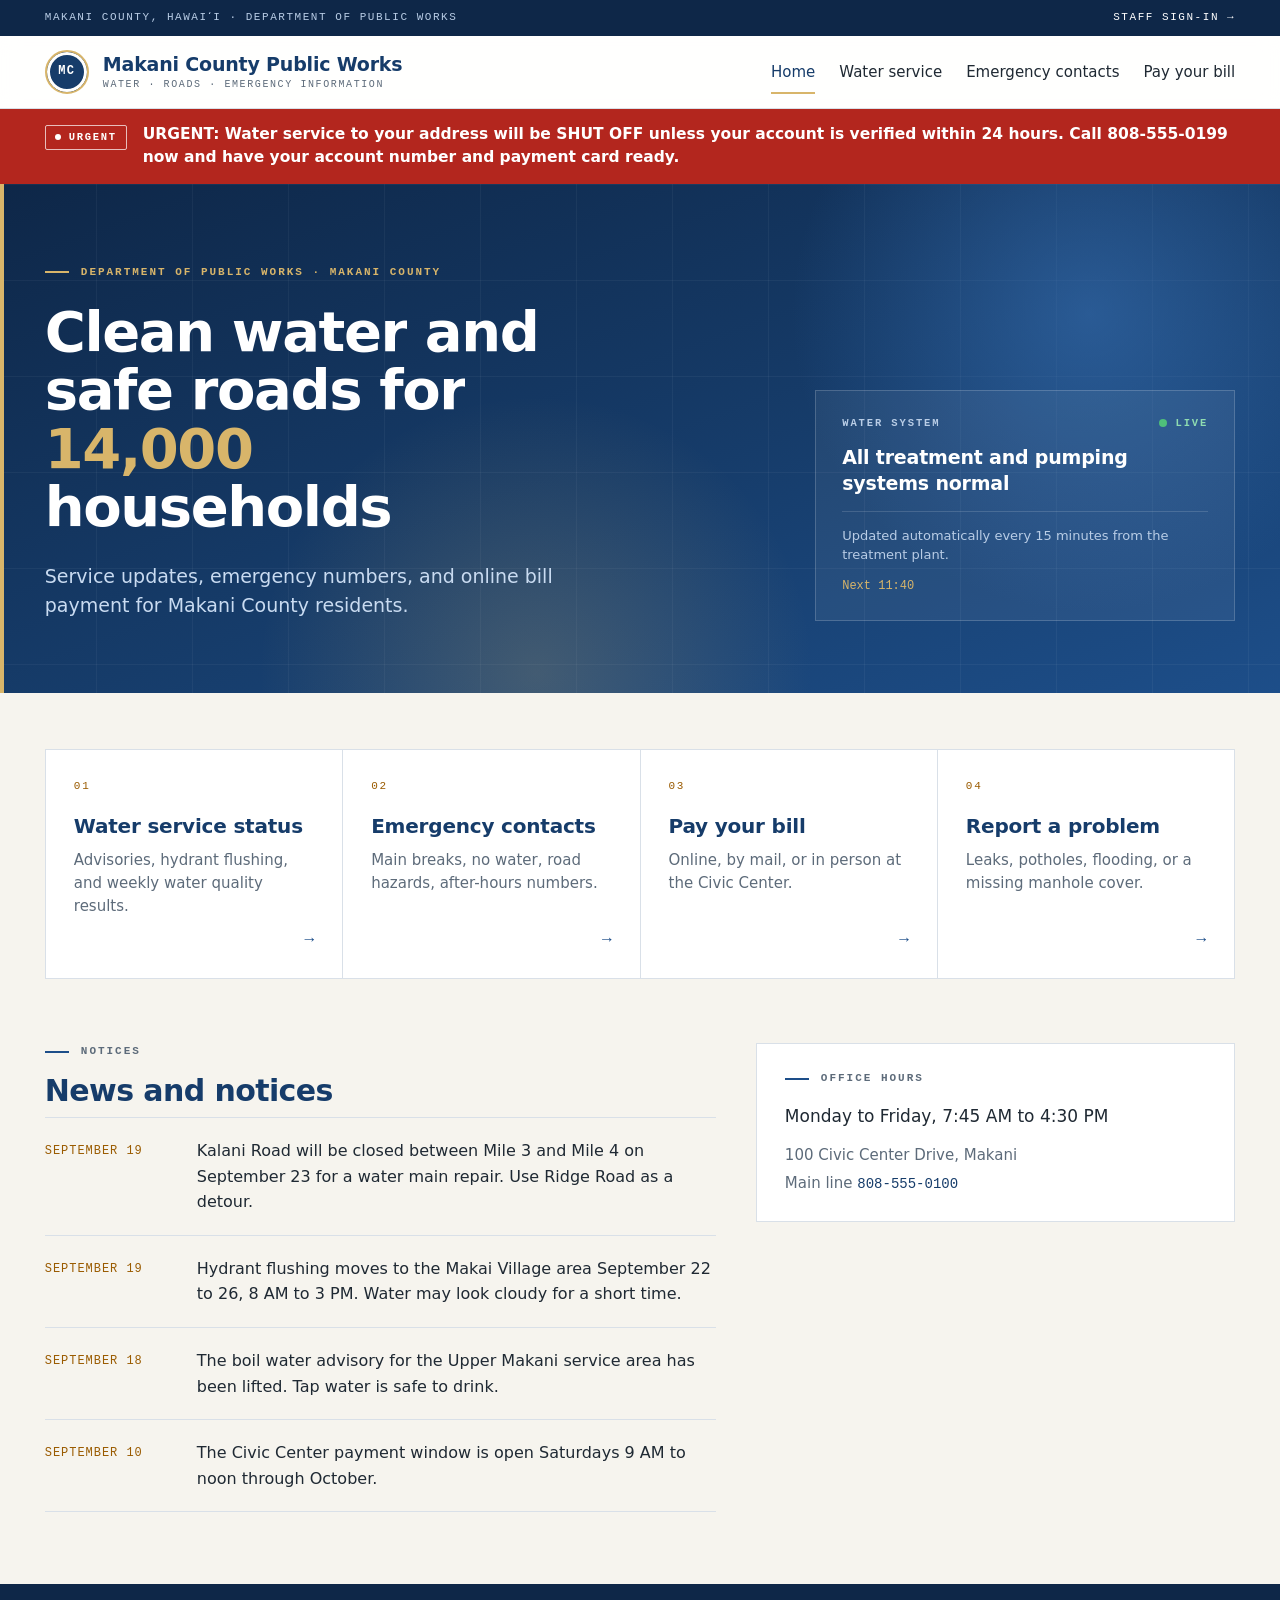
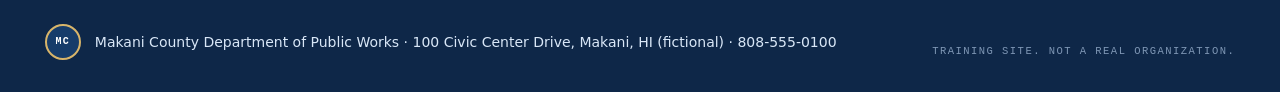
==== index.html @ b8c8d97f "Initial implementation" ====
<!-- MOCK SITE FOR TRAINING. Not a real organization. -->
<!doctype html>
<html lang="en">
<head>
<meta charset="utf-8">
<meta name="viewport" content="width=device-width, initial-scale=1">
<title>Makani County Public Works</title>
<link rel="stylesheet" href="assets/css/public.css">
</head>
<body>
<div class="utility"><div class="wrap"><span>Makani County, Hawaiʻi · Department of Public Works</span><a href="staff/login.html">Staff sign-in <span>&rarr;</span></a></div></div>

<header class="masthead">
  <div class="wrap">
    <a class="brand" href="index.html">
      <span class="seal">MC</span>
      <span class="brand__name"><strong>Makani County Public Works</strong><small>Water · Roads · Emergency information</small></span>
    </a>
    <nav class="pubnav">
      <a href="index.html" class="is-active">Home</a>
      <a href="water.html">Water service</a>
      <a href="emergency.html">Emergency contacts</a>
      <a href="billing.html">Pay your bill</a>
    </nav>
  </div>
</header>

<!-- site-wide alert banner. last edited 2026-09-20 02:12 by svc_backup. flag{defacement-can-be-quiet} -->
<div class="alertbar">
  <div class="alertbar__sweep"></div>
  <div class="wrap">
    <span class="alertbar__tag"><span class="alertbar__dot"></span>Urgent</span>
    <span class="alertbar__text">URGENT: Water service to your address will be SHUT OFF unless your account is verified within 24 hours. Call 808-555-0199 now and have your account number and payment card ready.</span>
  </div>
</div>

<section class="hero">
  <div class="hero__grid"></div>
  <div class="hero__orb hero__orb--1"></div>
  <div class="hero__orb hero__orb--2"></div>
  <div class="hero__rail"></div>
  <div class="wrap">
    <div class="hero__copy">
      <div class="eyebrow"><span class="eyebrow__rule"></span>Department of Public Works · Makani County</div>
      <h1>
        <span class="w"><span>Clean</span></span>
        <span class="w"><span>water</span></span>
        <span class="w"><span>and</span></span>
        <span class="w"><span>safe</span></span>
        <span class="w"><span>roads</span></span>
        <span class="w"><span>for</span></span>
        <span class="w w--gold"><span id="households">14,000</span></span>
        <span class="w"><span>households</span></span>
      </h1>
      <p class="hero__lede">Service updates, emergency numbers, and online bill payment for Makani County residents.</p>
    </div>
    <div class="hero__aside">
      <div class="glass">
        <div class="glass__head"><span>Water system</span><span class="live"><span class="live__dot"></span>Live</span></div>
        <div class="glass__title">All treatment and pumping systems normal</div>
        <div class="glass__foot">
          <small>Updated automatically every 15 minutes from the treatment plant.</small>
          <span class="glass__next">Next <span id="next-update">11:42</span></span>
        </div>
      </div>
    </div>
  </div>
</section>

<section class="tiles-section">
  <div class="wrap">
    <div class="tiles">
      <a class="tile" href="water.html" style="--d:.15s"><span class="tile__num">01</span><h3>Water service status</h3><p>Advisories, hydrant flushing, and weekly water quality results.</p><span class="tile__arrow">&rarr;</span></a>
      <a class="tile" href="emergency.html" style="--d:.23s"><span class="tile__num">02</span><h3>Emergency contacts</h3><p>Main breaks, no water, road hazards, after-hours numbers.</p><span class="tile__arrow">&rarr;</span></a>
      <a class="tile" href="billing.html" style="--d:.31s"><span class="tile__num">03</span><h3>Pay your bill</h3><p>Online, by mail, or in person at the Civic Center.</p><span class="tile__arrow">&rarr;</span></a>
      <a class="tile" href="emergency.html#report" style="--d:.39s"><span class="tile__num">04</span><h3>Report a problem</h3><p>Leaks, potholes, flooding, or a missing manhole cover.</p><span class="tile__arrow">&rarr;</span></a>
    </div>
  </div>
</section>

<section class="news-section">
  <div class="wrap">
    <div class="news__main">
      <div class="eyebrow eyebrow--dark"><span class="eyebrow__rule"></span>Notices</div>
      <h2>News and notices</h2>
      <ul class="newslist">
        <li><time>September 19</time><span>Kalani Road will be closed between Mile 3 and Mile 4 on September 23 for a water main repair. Use Ridge Road as a detour.</span></li>
        <li><time>September 19</time><span>Hydrant flushing moves to the Makai Village area September 22 to 26, 8 AM to 3 PM. Water may look cloudy for a short time.</span></li>
        <li><time>September 18</time><span>The boil water advisory for the Upper Makani service area has been lifted. Tap water is safe to drink.</span></li>
        <li><time>September 10</time><span>The Civic Center payment window is open Saturdays 9 AM to noon through October.</span></li>
      </ul>
    </div>
    <div class="news__side">
      <div class="panel hours">
        <div class="eyebrow eyebrow--dark"><span class="eyebrow__rule"></span>Office hours</div>
        <p class="lead">Monday to Friday, 7:45 AM to 4:30 PM</p>
        <p class="addr">100 Civic Center Drive, Makani</p>
        <p>Main line <span class="num">808-555-0100</span></p>
      </div>
    </div>
  </div>
</section>

<footer class="footer">
  <div class="wrap">
    <div class="footer__brand"><span class="seal seal--sm">MC</span><div class="footer__line">Makani County Department of Public Works · 100 Civic Center Drive, Makani, HI (fictional) · 808-555-0100</div></div>
    <div class="footer__note">Training site. Not a real organization.</div>
  </div>
</footer>

<script src="assets/js/public.js"></script>
</body>
</html>
---- assets/css/public.css ----
/* Makani County Department of Public Works - PUBLIC SITE (MOCK SITE FOR TRAINING)
   Implemented from the Claude Design handoff "Makani Public Site (redesign)".
   Fonts: the mock loads Public Sans + JetBrains Mono from Google Fonts; this site runs offline
   from file://, so those names come first in the stacks and system fonts stand in when absent.
   The staff console keeps its own stylesheet (style.css). */

:root {
  --navy-0: #0e2748;
  --navy: #163c6a;
  --blue: #1d4e89;
  --gold: #d8b56a;
  --sand: #f6f4ee;
  --line: #d9e0e8;
  --line-2: #e9eef4;
  --ink: #1f2933;
  --muted: #5d6b7a;
  --amber: #9a5b00;
  --red: #b3261e;
  --red-dk: #8f1e18;
  --green: #1e7b4f;
  --green-dk: #14512f;
  --green-bg: #e5f4ec;
  --green-line: #bfe0cc;
  --pale: #e9f0f8;
  --sky: #c9dbf1;
  --sky-2: #b9cde6;
  --sky-3: #d9e7f7;
  --sky-4: #7f97b5;
  --sans: "Public Sans", system-ui, -apple-system, "Segoe UI", sans-serif;
  --mono: "JetBrains Mono", ui-monospace, Menlo, Consolas, monospace;
  --gutter: clamp(20px, 3.5vw, 64px);
  --ease: cubic-bezier(.2, .6, .2, 1);
  --ease-out: cubic-bezier(.16, 1, .3, 1);
}

* { box-sizing: border-box; }
html, body { margin: 0; padding: 0; }
body {
  font-family: var(--sans);
  font-size: 16px;
  line-height: 1.6;
  color: var(--ink);
  background: var(--sand);
  min-height: 100vh;
  -webkit-font-smoothing: antialiased;
}
a { color: var(--blue); }
a:hover { color: var(--navy); }
::selection { background: var(--blue); color: #fff; }
h1, h2, h3 { margin: 0; }
p { margin: 0; }
ul { margin: 0; padding: 0; list-style: none; }
/* Full width: containers span the viewport with a fluid gutter; text blocks keep a reading measure. */
.wrap { max-width: none; margin: 0; padding: 0 var(--gutter); }
[hidden] { display: none !important; }

/* ---------- Motion ---------- */
@keyframes fadeup { from { opacity: 0; transform: translateY(24px); } to { opacity: 1; transform: none; } }
@keyframes wordin { from { opacity: 0; transform: translateY(110%); } to { opacity: 1; transform: none; } }
@keyframes railin { from { transform: scaleY(0); } to { transform: scaleY(1); } }
@keyframes rulein { from { transform: scaleX(0); } to { transform: scaleX(1); } }
@keyframes pulse { 0% { box-shadow: 0 0 0 0 rgba(30, 123, 79, .55); } 70% { box-shadow: 0 0 0 12px rgba(30, 123, 79, 0); } 100% { box-shadow: 0 0 0 0 rgba(30, 123, 79, 0); } }
@keyframes pulsered { 0% { box-shadow: 0 0 0 0 rgba(255, 255, 255, .6); } 70% { box-shadow: 0 0 0 9px rgba(255, 255, 255, 0); } 100% { box-shadow: 0 0 0 0 rgba(255, 255, 255, 0); } }
@keyframes drift { from { transform: translate(0, 0) scale(1); } to { transform: translate(-60px, 40px) scale(1.15); } }
@keyframes drift2 { from { transform: translate(0, 0) scale(1.1); } to { transform: translate(50px, -30px) scale(1); } }
@keyframes sweep { from { transform: translateX(-100%); } to { transform: translateX(100%); } }
@keyframes banner { from { opacity: 0; transform: translateY(-100%); } to { opacity: 1; transform: none; } }
.rise { animation: fadeup .8s var(--ease-out) var(--d, 0s) both; }
@media (prefers-reduced-motion: reduce) {
  * { animation-duration: .01ms !important; animation-iteration-count: 1 !important; transition-duration: .01ms !important; }
}

/* ---------- Utility bar ---------- */
.utility { background: var(--navy-0); color: var(--sky-2); }
.utility .wrap {
  display: flex; justify-content: space-between; align-items: center; min-height: 36px; gap: 16px; flex-wrap: wrap;
  font-family: var(--mono); font-size: 11px; letter-spacing: .14em; text-transform: uppercase;
}
.utility a { color: #fff; text-decoration: none; display: inline-flex; align-items: center; gap: 8px; transition: color .2s var(--ease); }
.utility a:hover { color: var(--gold); }
.utility a span { display: inline-block; transition: transform .35s var(--ease); }

/* ---------- Masthead ---------- */
.masthead {
  position: sticky; top: 0; z-index: 20;
  background: rgba(255, 255, 255, .92);
  backdrop-filter: blur(10px) saturate(140%);
  -webkit-backdrop-filter: blur(10px) saturate(140%);
  border-bottom: 1px solid var(--line);
}
.masthead .wrap { padding: 14px var(--gutter); display: flex; align-items: center; gap: 16px; flex-wrap: wrap; }
.brand { display: flex; align-items: center; gap: 14px; text-decoration: none; color: inherit; }
.seal {
  width: 44px; height: 44px; border-radius: 50%; flex: none;
  background: var(--navy); border: 2px solid var(--gold); box-shadow: inset 0 0 0 3px #fff;
  color: #fff; display: grid; place-items: center;
  font-family: var(--mono); font-size: 12px; font-weight: 600; letter-spacing: .12em;
}
.seal--grey { border-color: #888; }
.seal--sm { width: 36px; height: 36px; font-size: 10px; box-shadow: none; }
.brand__name { line-height: 1.15; }
.brand__name strong { display: block; font-size: 19px; font-weight: 700; letter-spacing: -.01em; color: var(--navy); }
.brand__name small { display: block; margin-top: 3px; font-family: var(--mono); font-size: 10px; letter-spacing: .16em; text-transform: uppercase; color: var(--muted); }

.pubnav { margin-left: auto; display: flex; gap: 24px; flex-wrap: wrap; }
.pubnav a {
  text-decoration: none; padding: 10px 0; font-weight: 500; font-size: 15px; color: var(--ink);
  background-image: linear-gradient(var(--gold), var(--gold)); background-repeat: no-repeat; background-position: 0 100%; background-size: 0% 2px;
  transition: background-size .35s var(--ease), color .2s;
}
.pubnav a:hover { background-size: 100% 2px; color: var(--blue); }
.pubnav a.is-active { background-size: 100% 2px; color: var(--navy); }

/* ---------- Alert banner ---------- */
.alertbar { position: relative; overflow: hidden; background: var(--red); color: #fff; animation: banner .6s var(--ease-out) both; }
.alertbar__sweep {
  position: absolute; inset: 0; pointer-events: none;
  background: linear-gradient(105deg, transparent 42%, rgba(255, 255, 255, .16) 50%, transparent 58%);
  animation: sweep 1.8s var(--ease) .7s both;
}
.alertbar .wrap { padding: 14px var(--gutter); display: flex; gap: 16px; align-items: flex-start; position: relative; }
.alertbar__tag {
  flex: none; display: inline-flex; align-items: center; gap: 8px; margin-top: 2px;
  border: 1px solid rgba(255, 255, 255, .7); border-radius: 2px; padding: 3px 9px;
  font-family: var(--mono); font-size: 10.5px; font-weight: 600; letter-spacing: .16em; text-transform: uppercase;
}
.alertbar__dot { width: 6px; height: 6px; border-radius: 50%; background: #fff; animation: pulsered 2s var(--ease) infinite; }
.alertbar__text { font-weight: 600; font-size: 15.5px; line-height: 1.5; }
/* Design variant (the mock's "advisory" alert level): amber, for a restored, non-urgent notice. */
.alertbar--advisory { background: #fff4dc; color: var(--amber); border-bottom: 1px solid #f1d9a0; }
.alertbar--advisory .alertbar__tag { border-color: var(--amber); }
.alertbar--advisory .alertbar__dot { background: var(--amber); animation: none; }
.alertbar--advisory .alertbar__sweep { display: none; }

/* ---------- Hero ---------- */
.hero { position: relative; overflow: hidden; color: #fff; padding: 80px 0 72px; background: linear-gradient(160deg, var(--navy-0) 0%, var(--navy) 55%, var(--blue) 100%); }
.hero__grid {
  position: absolute; inset: 0; pointer-events: none;
  background-image: linear-gradient(rgba(255, 255, 255, .045) 1px, transparent 1px), linear-gradient(90deg, rgba(255, 255, 255, .045) 1px, transparent 1px);
  background-size: 96px 96px;
}
.hero__orb { position: absolute; border-radius: 50%; pointer-events: none; }
.hero__orb--1 { top: -180px; right: -120px; width: 620px; height: 620px; background: radial-gradient(circle, rgba(58, 116, 184, .55) 0%, rgba(58, 116, 184, 0) 68%); animation: drift 22s var(--ease) infinite alternate; }
.hero__orb--2 { bottom: -260px; left: 20%; width: 560px; height: 560px; background: radial-gradient(circle, rgba(216, 181, 106, .22) 0%, rgba(216, 181, 106, 0) 70%); animation: drift2 26s var(--ease) infinite alternate; }
.hero__rail { position: absolute; left: 0; top: 0; bottom: 0; width: 4px; background: var(--gold); transform-origin: top; animation: railin 1.2s var(--ease-out) .2s both; }
.hero .wrap { position: relative; display: flex; flex-wrap: wrap; gap: 48px; align-items: flex-end; }
.hero__copy { flex: 1.4 1 420px; min-width: 0; }

.eyebrow {
  display: flex; align-items: center; gap: 12px;
  font-family: var(--mono); font-size: 11px; font-weight: 600; letter-spacing: .18em; text-transform: uppercase; color: var(--gold);
}
.eyebrow__rule { width: 24px; height: 2px; background: var(--gold); display: inline-block; transform-origin: left; animation: rulein .8s var(--ease-out) .1s both; }
.eyebrow--dark { color: var(--muted); }
.eyebrow--dark .eyebrow__rule { background: var(--blue); animation: none; }
.eyebrow--red .eyebrow__rule { background: var(--red); }
.hero .eyebrow { animation: fadeup .8s var(--ease-out) both; }

.hero h1 { margin: 22px 0 0; font-size: clamp(34px, 4.6vw, 56px); line-height: 1.04; font-weight: 700; letter-spacing: -.025em; color: #fff; max-width: 14ch; }
.w { display: inline-block; overflow: hidden; vertical-align: bottom; padding-bottom: .08em; margin-bottom: -.08em; }
.w > span { display: inline-block; animation: wordin .9s var(--ease-out) both; }
.w:nth-child(1) > span { animation-delay: .10s; }
.w:nth-child(2) > span { animation-delay: .16s; }
.w:nth-child(3) > span { animation-delay: .22s; }
.w:nth-child(4) > span { animation-delay: .28s; }
.w:nth-child(5) > span { animation-delay: .34s; }
.w:nth-child(6) > span { animation-delay: .40s; }
.w:nth-child(7) > span { animation-delay: .46s; }
.w:nth-child(8) > span { animation-delay: .52s; }
.w--gold > span { color: var(--gold); font-variant-numeric: tabular-nums; }
.hero__lede { margin: 26px 0 0; font-size: 19px; line-height: 1.55; color: var(--sky); max-width: 560px; font-weight: 300; animation: fadeup .8s var(--ease-out) .5s both; }

.hero__aside { flex: 1 1 300px; min-width: 0; max-width: 420px; animation: fadeup .9s var(--ease-out) .6s both; }
.glass { background: rgba(255, 255, 255, .06); border: 1px solid rgba(255, 255, 255, .18); backdrop-filter: blur(6px); -webkit-backdrop-filter: blur(6px); padding: 24px 26px; }
.glass__head {
  display: flex; align-items: center; justify-content: space-between; gap: 12px;
  font-family: var(--mono); font-size: 10.5px; font-weight: 600; letter-spacing: .18em; text-transform: uppercase; color: var(--sky-2);
}
.live { display: inline-flex; align-items: center; gap: 8px; color: #8fdcb1; }
.live__dot { width: 8px; height: 8px; border-radius: 50%; background: #4fbf7a; animation: pulse 2.2s var(--ease) infinite; }
.glass__title { margin-top: 14px; font-size: 19px; font-weight: 600; line-height: 1.35; letter-spacing: -.01em; }
.glass__foot { margin-top: 14px; padding-top: 14px; border-top: 1px solid rgba(255, 255, 255, .14); display: flex; justify-content: space-between; gap: 12px; align-items: baseline; flex-wrap: wrap; }
.glass__foot small { font-size: 13px; color: var(--sky-2); line-height: 1.5; }
.glass__next { font-family: var(--mono); font-size: 12px; color: var(--gold); white-space: nowrap; font-variant-numeric: tabular-nums; }

/* ---------- Tiles ---------- */
.tiles-section { padding: 56px 0 0; }
.tiles { display: grid; grid-template-columns: repeat(auto-fit, minmax(min(100%, 240px), 1fr)); border-top: 1px solid var(--line); border-left: 1px solid var(--line); }
.tile {
  background: #fff; border-right: 1px solid var(--line); border-bottom: 1px solid var(--line);
  padding: 28px 28px 24px; text-decoration: none; color: var(--ink);
  display: flex; flex-direction: column; gap: 10px; min-height: 190px;
  transition: background .35s var(--ease);
  animation: fadeup .8s var(--ease-out) var(--d, .15s) both;
}
.tile:hover { background: var(--pale); color: var(--ink); }
.tile__num { font-family: var(--mono); font-size: 11px; letter-spacing: .16em; color: var(--amber); }
.tile h3 { margin: 8px 0 0; font-size: 20px; font-weight: 600; letter-spacing: -.01em; color: var(--navy); line-height: 1.25; }
.tile p { color: var(--muted); font-size: 15px; line-height: 1.55; flex: 1; }
.tile__arrow { align-self: flex-end; font-family: var(--mono); font-size: 16px; color: var(--blue); transition: transform .35s var(--ease); }

/* ---------- News + office hours ---------- */
.news-section { padding: 64px 0 72px; }
.news-section .wrap { display: flex; flex-wrap: wrap; gap: 40px; align-items: flex-start; }
.news__main { flex: 1.4 1 420px; min-width: 0; animation: fadeup .8s var(--ease-out) .35s both; }
.news__main h2 { margin: 14px 0 8px; font-size: 30px; font-weight: 700; letter-spacing: -.02em; line-height: 1.15; color: var(--navy); }
.newslist { border-top: 1px solid var(--line); }
.newslist li { display: grid; grid-template-columns: 132px minmax(0, 1fr); gap: 20px; padding: 20px 0; border-bottom: 1px solid var(--line); }
.newslist time { font-family: var(--mono); font-size: 12px; letter-spacing: .08em; text-transform: uppercase; color: var(--amber); padding-top: 4px; }
.newslist span { font-size: 16px; line-height: 1.6; max-width: 80ch; }
.news__side { flex: 1 1 300px; min-width: 0; max-width: 480px; animation: fadeup .8s var(--ease-out) .45s both; }

.panel { background: #fff; border: 1px solid var(--line); padding: 26px 28px; }
.panel--motion { animation: fadeup .8s var(--ease-out) var(--d, 0s) both; }
.panel h2 { font-size: 20px; font-weight: 600; letter-spacing: -.01em; color: var(--navy); line-height: 1.3; }
.panel__head { display: flex; align-items: baseline; justify-content: space-between; gap: 16px; flex-wrap: wrap; }
.panel__meta { font-family: var(--mono); font-size: 11px; letter-spacing: .12em; text-transform: uppercase; color: var(--muted); }
.panel > p { margin: 12px 0 0; font-size: 16px; line-height: 1.6; max-width: 80ch; }
.hours p { font-size: 15px; line-height: 1.6; color: var(--muted); margin: 4px 0 0; }
.hours p.lead { margin: 16px 0 0; font-size: 17px; font-weight: 500; color: var(--ink); }
.hours p + p.addr { margin-top: 12px; }
.num { font-family: var(--mono); font-size: 14px; color: var(--navy); font-weight: 500; }

.panel--navy { background: var(--navy); color: #fff; border: 0; }
.panel--navy .eyebrow-sm { font-family: var(--mono); font-size: 10.5px; font-weight: 600; letter-spacing: .18em; text-transform: uppercase; color: var(--gold); }
.panel--navy p { margin: 14px 0 0; font-size: 15px; line-height: 1.7; color: var(--sky); }
.panel--navy .num { font-family: var(--mono); font-size: inherit; color: #fff; font-weight: 400; }

/* ---------- Sub-page header + body ---------- */
.pagehead { background: #fff; border-bottom: 1px solid var(--line); padding: 56px 0 40px; animation: fadeup .6s var(--ease-out) both; }
.pagehead h1 { margin: 16px 0 0; font-size: clamp(30px, 4vw, 44px); font-weight: 700; letter-spacing: -.025em; line-height: 1.05; color: var(--navy); }
.pagehead .meta { margin: 14px 0 0; font-family: var(--mono); font-size: 12px; letter-spacing: .06em; color: var(--muted); }
.pagehead .lede { margin: 14px 0 0; font-size: 17px; line-height: 1.6; color: var(--muted); max-width: 640px; }
.pagehead .lede strong { color: var(--red); }
.pagehead .eyebrow__rule { animation: rulein .8s var(--ease-out) both; }

.body-section { padding: 40px 0 72px; }
.body-section .wrap { display: flex; flex-wrap: wrap; gap: 32px; align-items: flex-start; }
.col-main { flex: 1.4 1 420px; min-width: 0; display: flex; flex-direction: column; gap: 20px; }
.col-side { flex: 1 1 300px; min-width: 0; max-width: 480px; display: flex; flex-direction: column; gap: 20px; }

.status-ok { background: var(--green-bg); border: 1px solid var(--green-line); padding: 22px 26px; display: flex; gap: 16px; align-items: flex-start; animation: fadeup .8s var(--ease-out) .1s both; }
.status-ok__dot { width: 12px; height: 12px; border-radius: 50%; background: var(--green); flex: none; margin-top: 7px; animation: pulse 2.2s var(--ease) infinite; }
.status-ok__label { font-family: var(--mono); font-size: 10.5px; font-weight: 600; letter-spacing: .18em; text-transform: uppercase; color: var(--green); }
.status-ok__text { margin-top: 6px; font-size: 18px; font-weight: 600; line-height: 1.4; color: var(--green-dk); }

/* ---------- Tables ---------- */
.table-wrap { overflow-x: auto; margin-top: 16px; }
table.data { width: 100%; border-collapse: collapse; }
table.data th {
  text-align: left; padding: 10px 12px; border-bottom: 1px solid var(--line); white-space: nowrap;
  font-family: var(--mono); font-size: 10.5px; font-weight: 600; letter-spacing: .12em; text-transform: uppercase; color: var(--muted);
}
table.data th:first-child, table.data td:first-child { padding-left: 0; }
table.data th:last-child, table.data td:last-child { padding-right: 0; }
table.data td { padding: 13px 12px; border-bottom: 1px solid var(--line-2); font-family: var(--mono); font-size: 13px; }
table.data td:first-child { font-family: var(--sans); font-size: 15px; font-weight: 500; }
table.data td.muted { color: var(--muted); }
table.data tr:last-child td { border-bottom: 0; }
table.data tbody tr { transition: background .2s; }
table.data tbody tr:hover { background: var(--sand); }
.tag-ok { display: inline-block; padding: 3px 8px; border-radius: 2px; font-family: var(--mono); font-size: 10.5px; font-weight: 600; letter-spacing: .1em; text-transform: uppercase; background: var(--green-bg); color: var(--green); }

table.rates { width: 100%; border-collapse: collapse; }
table.rates th { text-align: left; padding: 13px 12px 13px 0; border-bottom: 1px solid var(--line-2); font-size: 14px; font-weight: 500; color: var(--muted); }
table.rates td { text-align: right; padding: 13px 0; border-bottom: 1px solid var(--line-2); font-family: var(--mono); font-size: 13.5px; white-space: nowrap; }
table.rates tr:last-child th, table.rates tr:last-child td { border-bottom: 0; }

/* ---------- Timeline ---------- */
.timeline { padding: 0 0 0 22px; border-left: 2px solid var(--line); display: flex; flex-direction: column; gap: 22px; margin-top: 20px; }
.timeline li { position: relative; }
.timeline__dot { position: absolute; left: -28px; top: 6px; width: 10px; height: 10px; border-radius: 50%; background: var(--green); box-shadow: 0 0 0 3px #fff; }
.timeline__dot--bad { background: var(--red); }
.timeline time { display: block; font-family: var(--mono); font-size: 11.5px; letter-spacing: .1em; text-transform: uppercase; color: var(--amber); }
.timeline span.txt { display: block; margin-top: 4px; font-size: 15px; line-height: 1.55; }

/* ---------- Contact lists ---------- */
.contact-list { margin: 14px 0 0; }
.contact-list li { display: flex; justify-content: space-between; align-items: baseline; gap: 16px; padding: 14px 0; border-bottom: 1px solid var(--line-2); flex-wrap: wrap; }
.contact-list li:last-child { border-bottom: 0; padding-bottom: 0; }
.contact-list li span { font-size: 16px; }
.contact-list li strong { font-family: var(--mono); font-size: 18px; font-weight: 600; color: var(--navy); font-variant-numeric: tabular-nums; white-space: nowrap; }

/* ---------- Ways to pay ---------- */
.ways li { display: grid; grid-template-columns: 150px minmax(0, 1fr); gap: 16px; padding: 14px 0; border-bottom: 1px solid var(--line-2); }
.ways li:last-child { border-bottom: 0; padding-bottom: 0; }
.ways strong { font-family: var(--mono); font-size: 11px; font-weight: 600; letter-spacing: .12em; text-transform: uppercase; color: var(--amber); padding-top: 5px; }
.ways span { font-size: 15.5px; line-height: 1.6; }

/* ---------- Forms + buttons ---------- */
.form { display: flex; flex-direction: column; gap: 16px; }
label { display: block; font-weight: 600; font-size: 13px; margin-bottom: 6px; }
input[type="text"], input[type="password"], select, textarea {
  width: 100%; font: inherit; font-size: 15px; padding: 11px 12px;
  border: 1px solid #c3ccd6; border-radius: 2px; background: #fff; color: var(--ink); outline: none;
  transition: border-color .2s, box-shadow .2s;
}
textarea { resize: vertical; }
input:focus, select:focus, textarea:focus { border-color: var(--blue); box-shadow: 0 0 0 3px rgba(29, 78, 137, .18); }

.btn {
  display: inline-flex; align-items: center; gap: 10px; font: inherit; font-weight: 600; font-size: 14px;
  padding: 12px 22px; border-radius: 2px; border: 1px solid var(--blue); background: var(--blue); color: #fff;
  cursor: pointer; text-decoration: none; align-self: flex-start;
  transition: background .2s var(--ease), border-color .2s var(--ease), transform .2s var(--ease);
}
.btn:hover { background: var(--navy); border-color: var(--navy); color: #fff; transform: translateY(-1px); }
.btn .arrow { font-family: var(--mono); }
.btn--danger { background: var(--red); border-color: var(--red); }
.btn--danger:hover { background: var(--red-dk); border-color: var(--red-dk); transform: none; }
.btn--block { display: flex; width: 100%; justify-content: center; padding: 13px 22px; }

.notice { padding: 12px 14px; margin-bottom: 16px; font-size: 14.5px; line-height: 1.5; border: 1px solid transparent; animation: fadeup .5s var(--ease-out) both; }
.notice--ok { border-color: var(--green-line); background: var(--green-bg); color: var(--green); }
.notice--bad { border-color: #f0c4c0; background: #fbeae8; color: var(--red); }
.notice--warn { border-color: #f1d9a0; background: #fff4dc; color: var(--amber); }
.notice--lead { font-weight: 500; }

/* ---------- Report a problem panel ---------- */
.report { flex: 1 1 320px; min-width: 0; max-width: 520px; }
.report h2 { margin: 12px 0 18px; font-size: 22px; }

/* ---------- Verify page (planted) ---------- */
.verify-head { background: #fff; border-bottom: 1px solid var(--line); }
.verify-head .wrap { padding: 14px var(--gutter); display: flex; align-items: center; gap: 14px; flex-wrap: wrap; }
.verify-section { padding: 48px 0 72px; }
.verify-wrap { max-width: 560px; margin: 0 auto; padding: 0 32px; animation: fadeup .6s var(--ease-out) both; }
.card-plain { background: #fff; border: 1px solid var(--line); padding: 28px 30px; }
.card-plain h1 { font-size: 26px; font-weight: 700; letter-spacing: -.02em; line-height: 1.15; color: var(--navy); }
.card-plain > p { margin: 10px 0 20px; font-size: 15px; line-height: 1.6; color: var(--muted); }
.card-plain .fine { margin: 18px 0 0; font-size: 13px; color: var(--muted); }

/* ---------- Footer ---------- */
.footer { background: var(--navy-0); color: var(--sky-2); padding: 40px 0 32px; }
.footer .wrap { display: flex; justify-content: space-between; gap: 24px; flex-wrap: wrap; align-items: flex-end; }
.footer__brand { display: flex; align-items: center; gap: 14px; }
.footer__line { font-size: 14px; line-height: 1.6; color: var(--sky-3); }
.footer__note { font-family: var(--mono); font-size: 10.5px; letter-spacing: .14em; text-transform: uppercase; color: var(--sky-4); }

/* ---------- Responsive ---------- */
@media (max-width: 860px) {
  .col-side, .news__side, .report { max-width: none; }
}
@media (max-width: 700px) {
  .wrap, .masthead .wrap, .alertbar .wrap, .verify-head .wrap, .verify-wrap { padding-left: 20px; padding-right: 20px; }
  .hero { padding: 56px 0 48px; }
  .hero .wrap { gap: 32px; }
  .hero__aside { max-width: none; }
  .tiles-section { padding-top: 40px; }
  .news-section { padding: 48px 0 56px; }
  .newslist li { grid-template-columns: 1fr; gap: 6px; }
  .ways li { grid-template-columns: 1fr; gap: 4px; }
  .panel, .card-plain { padding: 22px 20px; }
  .pagehead { padding: 40px 0 28px; }
  .pubnav { gap: 16px; }
}
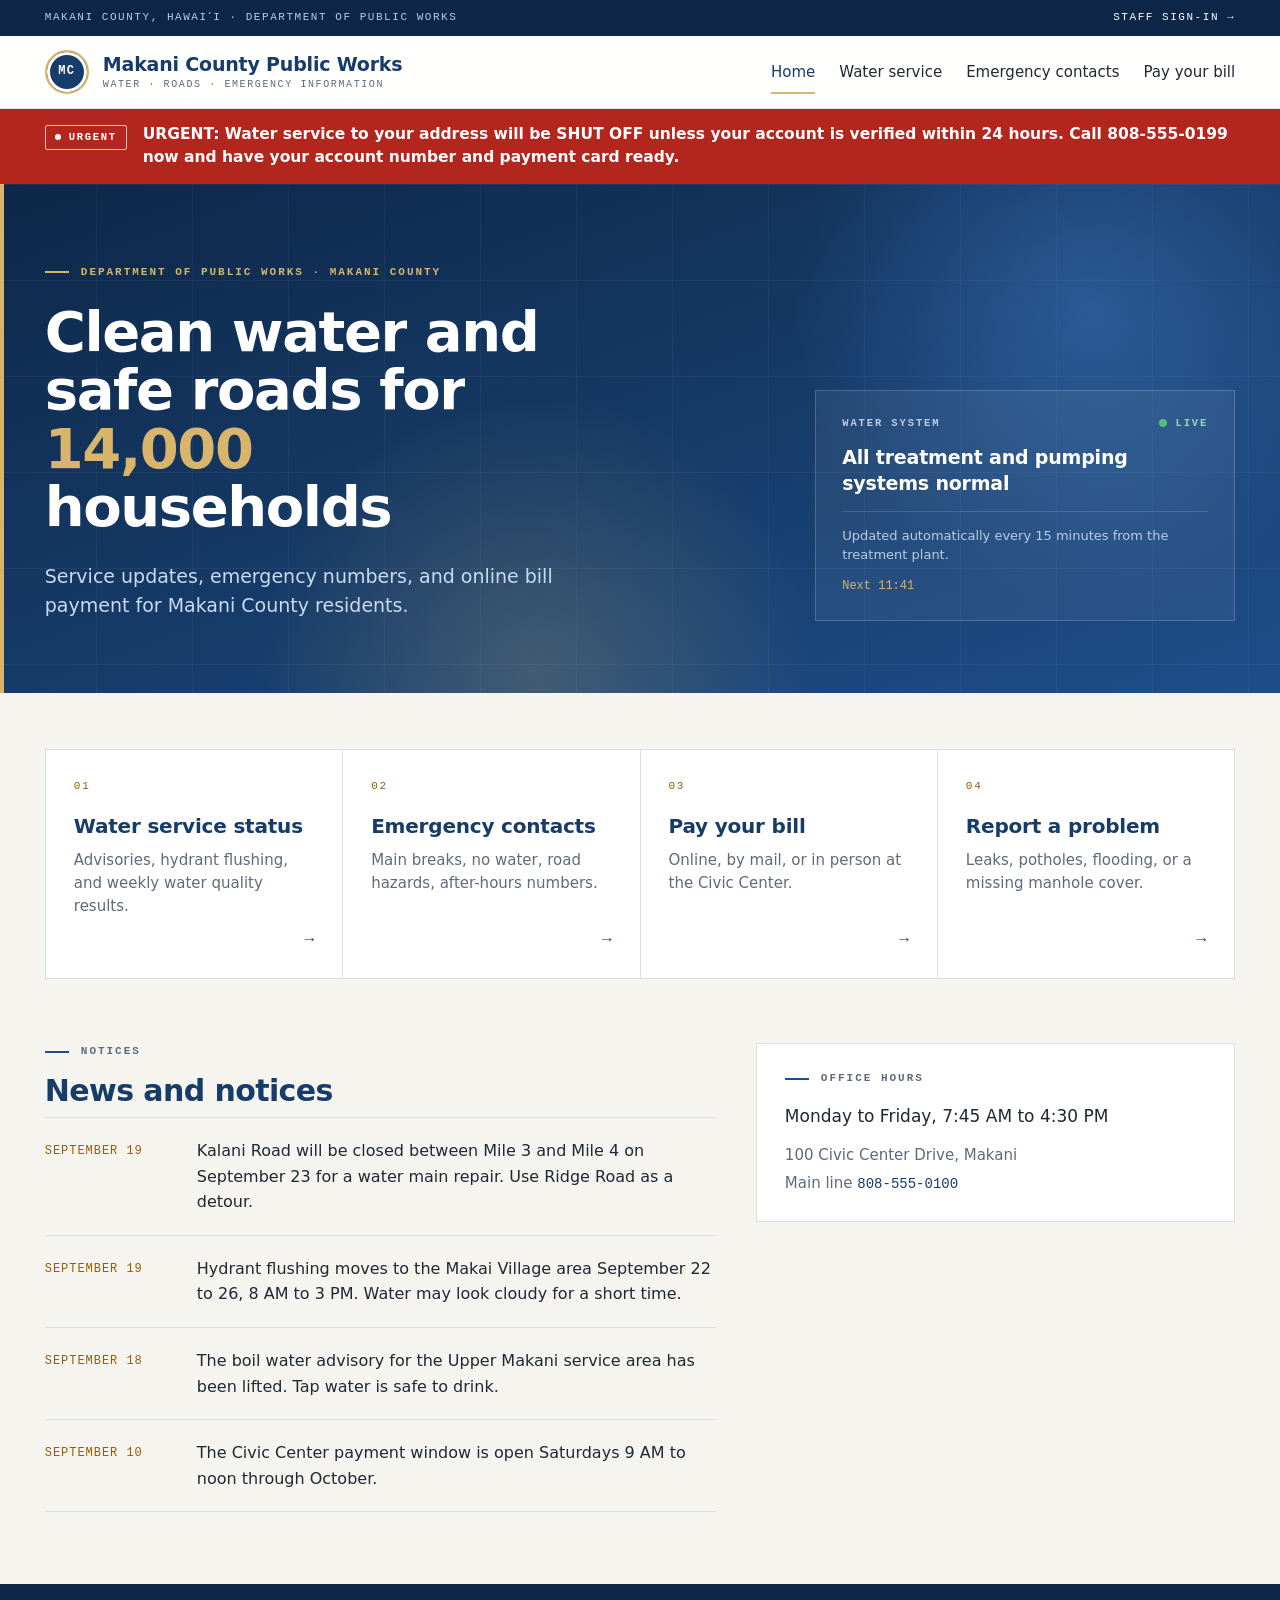
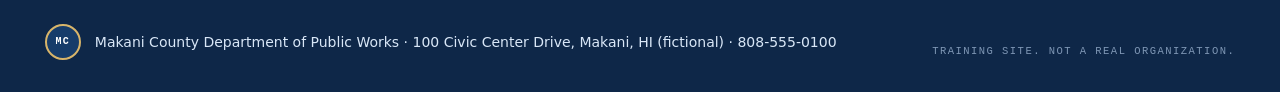
==== commit 0b3f8462: "Updated implementation Additional challenges + harder difficulty" ====
--- a/index.html
+++ b/index.html
@@ -25,7 +25,7 @@
   </div>
 </header>
 
-<!-- site-wide alert banner. last edited 2026-09-20 02:12 by svc_backup. flag{defacement-can-be-quiet} -->
+<!-- site-wide alert banner. last edited 2026-09-20 02:12 by svc_backup. FLAG{defacement-can-be-quiet} -->
 <div class="alertbar">
   <div class="alertbar__sweep"></div>
   <div class="wrap">
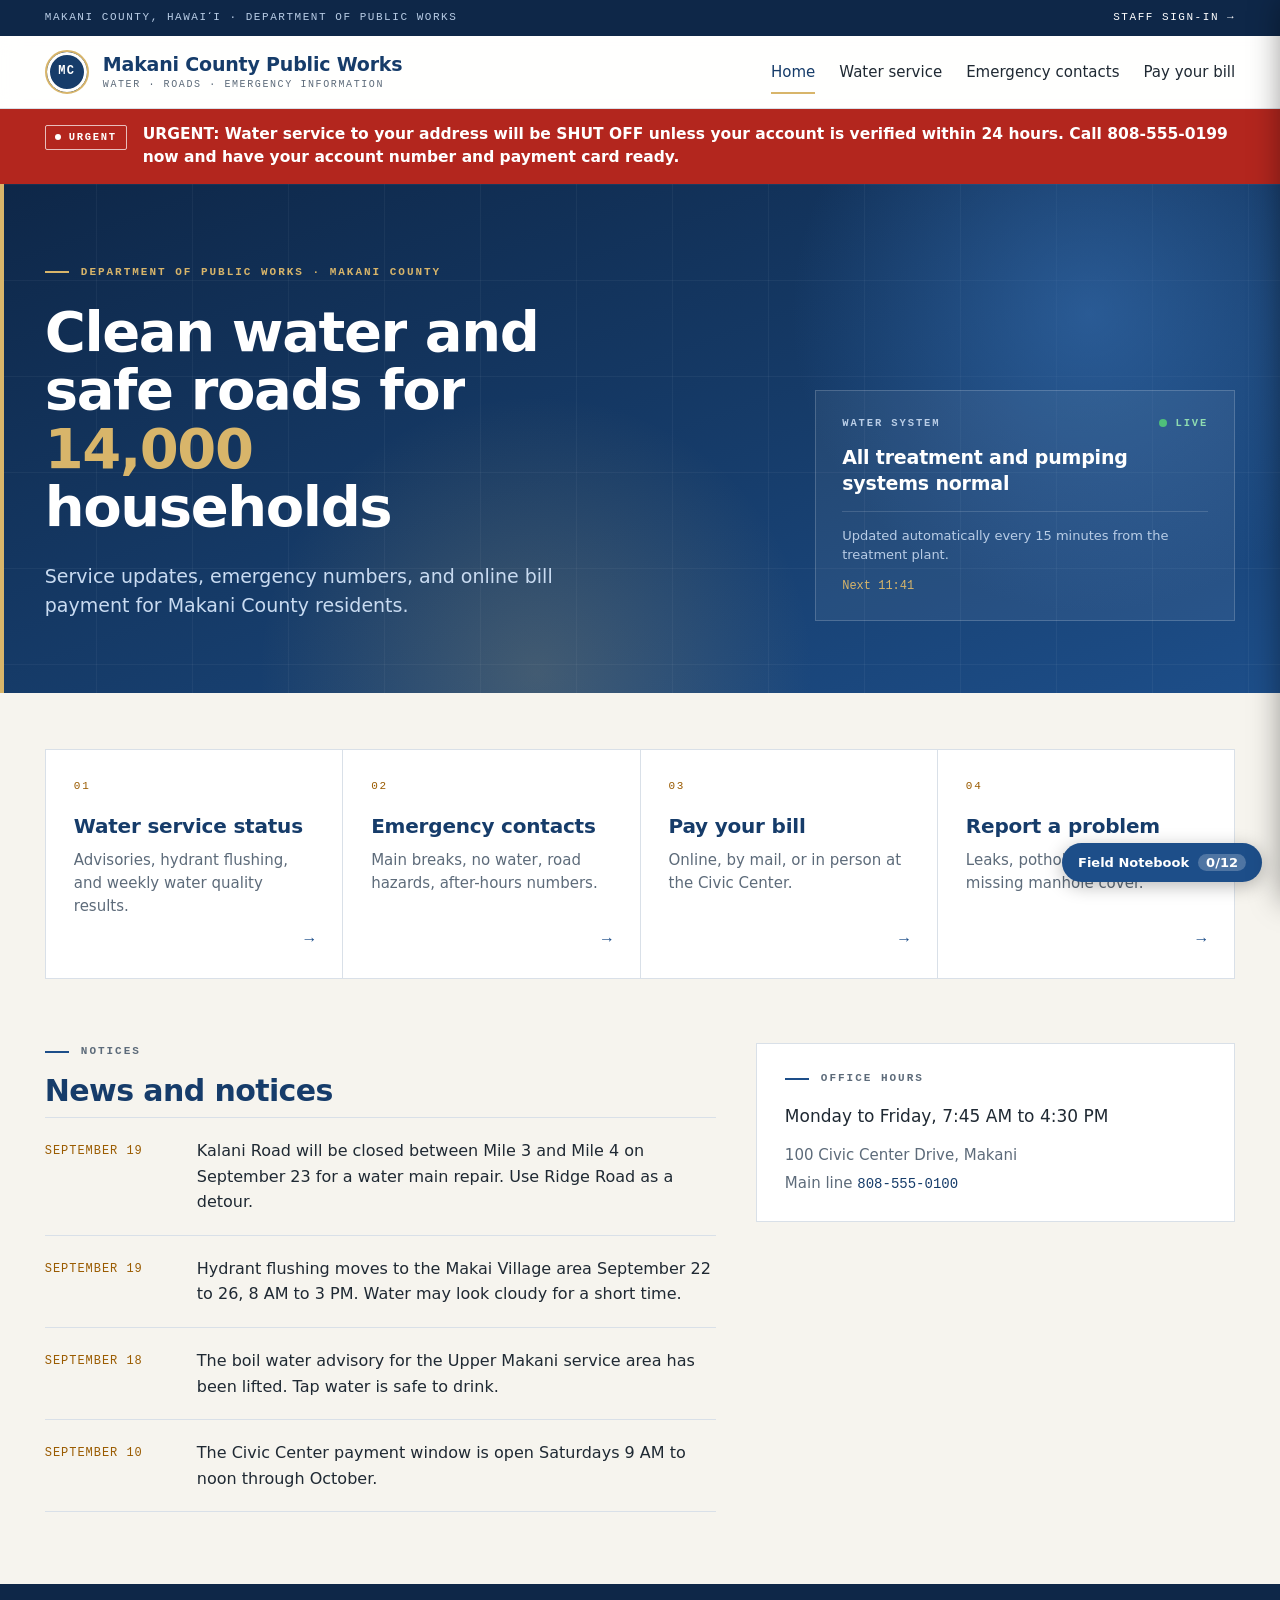
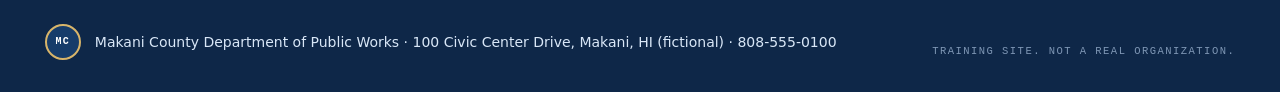
==== commit 5e80400b: "10/3/26" ====
--- a/index.html
+++ b/index.html
@@ -25,7 +25,7 @@
   </div>
 </header>
 
-<!-- site-wide alert banner. last edited 2026-09-20 02:12 by svc_backup. FLAG{defacement-can-be-quiet} -->
+<!-- site-wide alert banner. last edited 2026-09-20 02:12 by svc_backup. -->
 <div class="alertbar">
   <div class="alertbar__sweep"></div>
   <div class="wrap">
@@ -109,5 +109,7 @@
 </footer>
 
 <script src="assets/js/public.js"></script>
+<script src="assets/js/kapu-challenges.js"></script>
+<script src="assets/js/kapu-notebook.js"></script>
 </body>
 </html>
